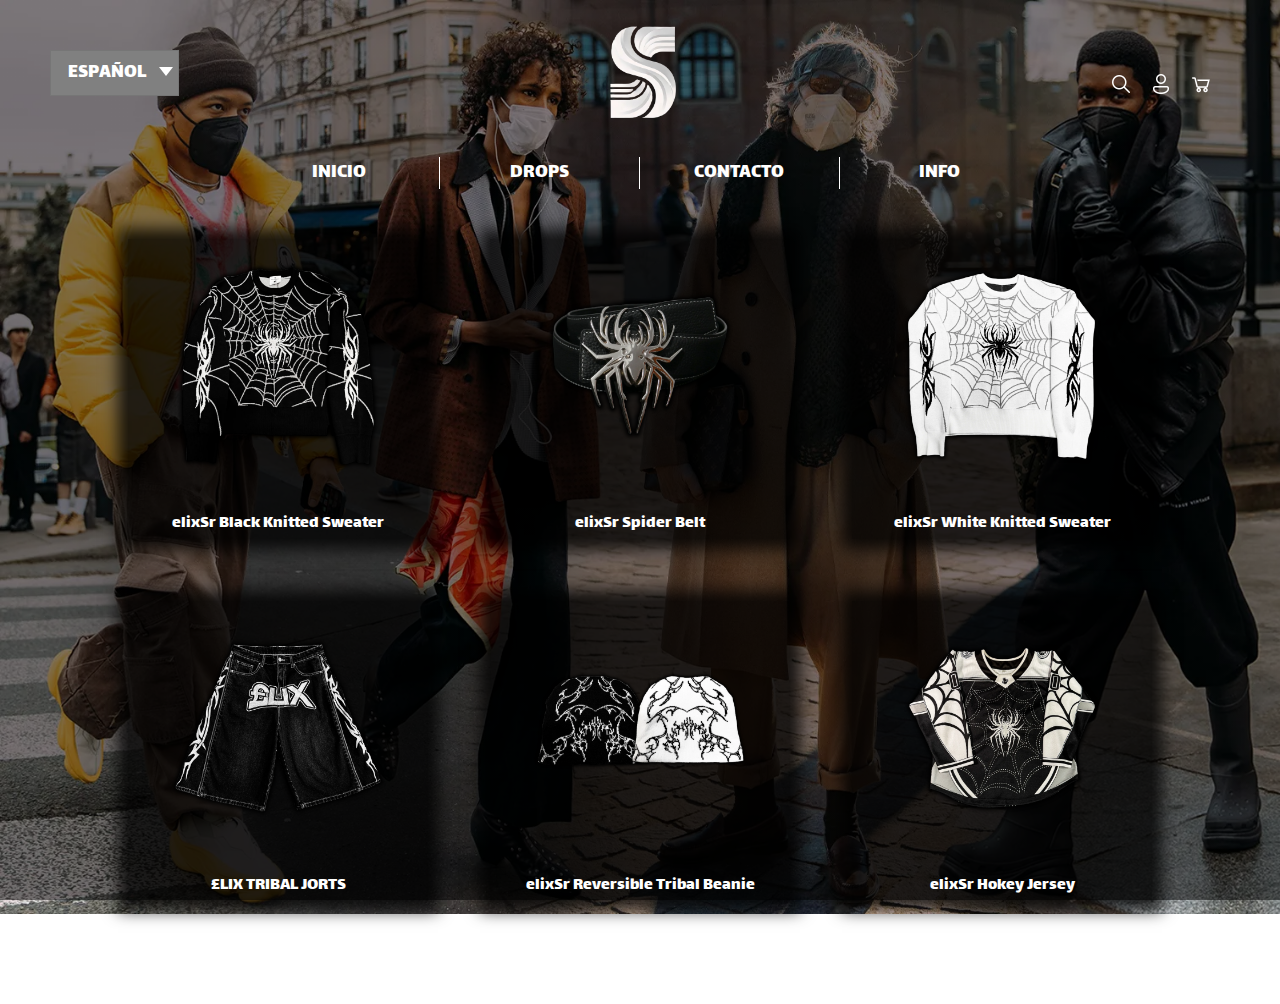
==== index.html @ 13c08aea "Archivos elixir" ====
<!DOCTYPE html>
<html lang="en">
<head>
    <meta charset="UTF-8">
    <meta name="viewport" content="width=device-width, initial-scale=1.0">
    <link rel="stylesheet" href="css/estilo.css">
    <link href='https://fonts.googleapis.com/css?family=Lalezar' rel='stylesheet'>
    <title>ElixSr shop</title>
    <link rel="shortcut icon" href="img/logo_elixSr_white.png" sizes="48x48" type="image/png">
</head>
<body id="index">
    <header>
        <select name="idioma" id="idioma">
            <option value="español">ESPAÑOL</option>
            <option value="ingles">INGLES</option>
            <option value="aleman">ALEMAN</option>
            <option value="frances">FRANCES</option>
        </select>
        <img src="img/logo_elixSr_white.png" alt="ElixSr White">
        <section>
            <img src="img/icono_busca_white.png" alt="Buscar">
            <img src="img/icono_perfil_white.png" alt="Perfil">
            <img src="img/icono_carrito_white.png" alt="Carrito">
        </section>
        <nav>
            <ul class="navegacion">
                <li><a href="index.html">INICIO</a></li>
                <li><a href="drop.html">DROPS</a></li>
                <li><a href="contacto.html">CONTACTO</a></li>
                <li><a href="info.html">INFO</a></li>
            </ul>
        </nav>
    </header>
    <main class="mainindex">
        <section>
            <a href="articulo.html">
                <article>
                    <img src="img/elixSr Black Knitted Sweater.png" alt="elixSr Black Knitted Sweater">
                        <p>elixSr Black Knitted Sweater</p>
                    </img>
                </article>
            </a>
            <article>
                <img src="img/elixSr Spider Belt.png" alt="elixSr Spider Belt">
                    <p>elixSr Spider Belt</p>
                </img>
            </article>
            <article>
                <img src="img/elixSr White Knitted Sweater.png" alt="elixSr White Knitted Sweater">
                    <p>elixSr White Knitted Sweater</p>
                </img>
            </article>
            <article>
                <img src="img/ELIX TRIBAL JORTS.png" alt="£LIX TRIBAL JORTS">
                    <p>£LIX TRIBAL JORTS</p>
                </img>
            </article>
            <article>
                <img src="img/elixSr Reversible Tribal Beanie.png" alt="elixSr Reversible Tribal Beanie">
                    <p>elixSr Reversible Tribal Beanie</p>
                </img>
            </article>
            <article>
                <img src="img/elixSr Hokey Jersey.png" alt="elixSr Hokey Jersey">
                    <p>elixSr Hokey Jersey</p>
                </img>
            </article>
        </section>
    </main>
    <footer>
        <div>
            <img src="img/instagram.png" alt="Instagram">
            <img src="img/tiktok.png" alt="TikTok">
            <img src="img/pinterest.png" alt="Pinterest">
        </div>
    </footer>
</body>
</html>
---- css/estilo.css ----
html,
body {
    padding: 0;
    margin: 0;
    width: 100%;
    height: 100%;
    font-family: 'Lalezar';
    background-size: cover;
    background-repeat: no-repeat;
    color: white;
}

#index {
    background-image:
        linear-gradient(rgba(0, 0, 0, 0.5) 0%, rgba(0, 0, 0, 0.5) 60%),
        url('../img/bg_main.png');
    background-size: cover;
    background-attachment: fixed;
    background-repeat: no-repeat;
    height: 100vh;
    width: 100%;
}

#info {
    backdrop-filter: blur(5px);
    background-image:
        linear-gradient(rgba(0, 0, 0, 0.75) 0%, rgba(0, 0, 0, 0.75) 60%),
        url('../img/bg_info.png');
    background-size: cover;
    background-attachment: fixed;
    background-repeat: no-repeat;
    height: 100vh;
    width: 100%;
}

#drop {
    background-image:
        linear-gradient(rgba(0, 0, 0, 0.5) 0%, rgba(0, 0, 0, 0.5) 60%),
        url('../img/bg_drops.png');
    background-size: cover;
    background-attachment: fixed;
    background-repeat: no-repeat;
    height: 100vh;
    width: 100%;
}

#contacto {
    backdrop-filter: blur(5px);
    background-image:
        linear-gradient(rgba(0, 0, 0, 0.5) 0%, rgba(0, 0, 0, 0.5) 60%),
        url('../img/bg_contacto.png');
    background-size: cover;
    background-attachment: fixed;
    background-repeat: no-repeat;
    height: 100vh;
    width: 100%;
}

#articulo {
    background-image:
    
        url('../img/bg_articulo.png');
    background-size: cover;
    background-attachment: fixed;
    background-repeat: no-repeat;
    height: 100vh;
    width: 100%;
}

header a {
    color: white;
    text-decoration: none;
    font-size: 1.25em;
}

body a:hover {
    color: white;
    text-decoration: underline;
    text-underline-offset: 5px;
}

body a::after {
    color: white;
}

header {
    display: grid;
    grid-template-columns: 1fr 1fr 1fr;
    grid-template-rows: auto auto;
    flex-direction: row;
    padding-top: 0px;
    padding-left: 0px;
    width: 100%;
    gap: 0px;
}

header select {
    text-align: left;
    padding-left: 17px;
    margin-top: 50px;
    margin-left: 50px;
    font-family: 'Lalezar';
    font-size: 1.25em;
    width: 6.438em;
    height: 2.313em;
    color: white;
    background: gray url("../img/flecha.png") no-repeat 1.25em 1.25em;
    background-position: right 35%;
    appearance: none;
}

header img {
    margin: auto;
    width: 9.25em;
    height: 9.813em;
}

header section {
    justify-self: right;
    display: grid;
    grid-template-columns: 2.5em 2.5em 2.5em;
    margin-top: 10px;
    margin-right: 50px;
    width: 128.75px;
}

header section img {
    width: 1.5em;
    height: 1.5em;
}

nav {
    grid-column: span 3;
    justify-self: center;
}

nav ul {
    padding: 0;
    margin: 0;
    display: grid;
    grid-template-columns: 200px 200px 200px 200px;
    list-style: none;
}

nav ul li {
    text-align: center;
    position: relative;
    border-right: 1px white solid;

}

nav ul li:last-child {
    border: none;
}

.mainindex section {
    margin-top: 50px;
    display: grid;
    grid-template-columns: 300px 300px 300px;
    align-items: center;
    justify-content: center;
    position: relative;
    justify-content: center;
    width: 65%;
    justify-self: center;
    column-gap: 62px;
}

.mainindex section article {
    background-color: rgba(0, 0, 0, 0.74);
    box-shadow: 0 0 15px 10px rgba(0, 0, 0, 0.8);
    width: 300px;
    height: 300px;
}

.mainindex section article:nth-child(-n+3) {
    margin-bottom: 62px;
}

.mainindex section article img {
    max-width: 80%;
    display: block;
    margin: 0 auto;
}

.mainindex section article p {
    text-align: center;
}

.mainindex section a {
    color: white;
    text-decoration: none;
}

.mainindex section a:hover {
    color: white;
    text-decoration: underline;
    text-underline-offset: 5px;
}

.mainindex section a::after {
    color: white;
}

.todo {
    display: grid;
    grid-template-columns: 1fr 1fr;
    margin-top: 80px;
    width: 60%;
    justify-self: center;
}

.fotosArticulo {
    background-color: rgba(0, 0, 0, 0.74);
    box-shadow: 0 0 15px 10px rgba(0, 0, 0, 0.8);
    display: grid;
    grid-template-columns: 1fr 1fr 1fr;
    max-width: 500px;
}

.mainarticulo div section img {
    max-width: 100%;
    max-height: auto;
    grid-column: span 3;
}

.fotosAlter {
    width: 150px;
    overflow: hidden;
}

.fotosAlter img {
    width: 100%;
    height: auto;
    display: block;
}

aside h2:first-child {
    text-decoration: underline;
    line-height: 2px;
}

.tallas,
.cantidad {
    display: flex;
    flex-direction: column;
}

.tallas div {
    margin-top: 0px;
    display: flex;
    gap: 20px;
}

.botonTalla {
    text-align: center;
    background: none;
    color: #fff;
    border: 1px solid gray;
    width: 55px;
    height: 40px;
    border-radius: 20px;
    cursor: pointer;
}

.botonCantidad {
    display: inline-flex;
    background-color: #333;
    border-radius: 10px;
    padding: 5px 10px;
    align-items: center;
    justify-content: center;
    gap: 25px;
    font-size: 22px;
    cursor: pointer;
    max-width: 100px;
    height: 40px;
    margin-bottom: 20px;
}

.boton-agregar {
    background: #201c24;
    color: #fff;
    border: none;
    padding: 15px 20px;
    border-radius: 20px;
    cursor: pointer;
    width: 200PX;
}

.contenedorEnlacesArticulo {
    display: flex;
    flex-direction: column;
    gap: 10px;
    margin-top: 20px;
}

.listaEnlacesArticulo {
    list-style: none;
    padding: 0;
    margin: 0;
}

.enlaceArticulo:first-child {
    border-top: 1px solid #fff;
}

.enlaceArticulo {
    font-size: 1.5em;
    color: #fff;
    border-bottom: 1px solid #fff;
    padding: 10px 10px 10px;
    width: 350px;
}

.contador {
    margin: 10em;
    display: grid;
    grid-template-columns: 200px 200px 200px 200px;
    list-style: none;
    justify-content: center;
    padding: 0;
}

.contador li {
    text-align: center;
    position: relative;
    border-right: 1px white solid;
}

.contador li:last-child {
    border: none;
}

.numero {
    display: block;
    font-size: 6em;
    font-weight: bold;
}

.letra {
    display: block;
    font-size: 1.2em;
    text-decoration: underline;
    text-underline-offset: 5px;
    font-weight: bold;
}

.contenedorSorteo {
    text-align: center;
}

.botonSorteo {
    position: relative;
    display: inline-block;
}

.sorteoEmail {
    padding: 20px 40px 20px 20px;
    font-size: 15px;
    border: 1px solid #fff;
    border-radius: 5px;
    width: 250px;
    background-color: transparent;
    color: white;
}

.botonSorteo button {
    position: absolute;
    top: 50%;
    right: 10px;
    transform: translateY(-50%);
    background: none;
    border: none;
    cursor: pointer;
    padding: 0;
}

/***/
.contenedorFormulario {
    justify-self: center;
    padding: 20px 40px;
    border-radius: 8px;
    text-align: center;
    width: 100%;
    max-width: 500px;
}

form {
    display: flex;
    flex-direction: column;
    gap: 20px;
}

.formulario {
    display: flex;
    flex-direction: column;
    text-align: left;
}

.correoTelefono {
    display: flex;
    gap: 60px;
}

label {
    font-size: 20px;
    margin-bottom: 5px;
}

input, textarea {
    width: 100%;
    padding: 10px;
    font-size: 16px;
    border: 1px solid #fff;
    border-radius: 4px;
    background-color: transparent;
    color: white;
}

.enviarFormulario {
    align-self: center;
    padding: 10px 20px;
    width: 150px;
    font-size: 16px;
    background: transparent;
    border: 1px solid white;
    color: #fff;
    border-radius: 20px;
    cursor: pointer;
    font-weight: bold;
}

.info {
    justify-self: center;
    padding: 20px;
    max-width: 800px;
    text-align: center;
    border-radius: 10px;
}

h1 {
    font-size: 2.5em;
    margin-bottom: 20px;
}

p {
    font-size: 1.1em;
    margin-bottom: 20px;
    line-height: 1.6;
}

h2 {
    font-size: 1.5em;
    margin-top: 20px;
    font-weight: bold;
}

footer {
    position: relative;
    width: 100%;
    margin-top: 50px;
}

footer div {
    display: grid;
    grid-template-columns: 1fr 1fr 1fr;
    border-top: white 1px solid;
    max-width: 240px;
    margin: auto auto 20px auto;
}

footer img {
    margin: 10px;
    justify-self: center;
    max-width: 32px;
    max-height: 32px;
}
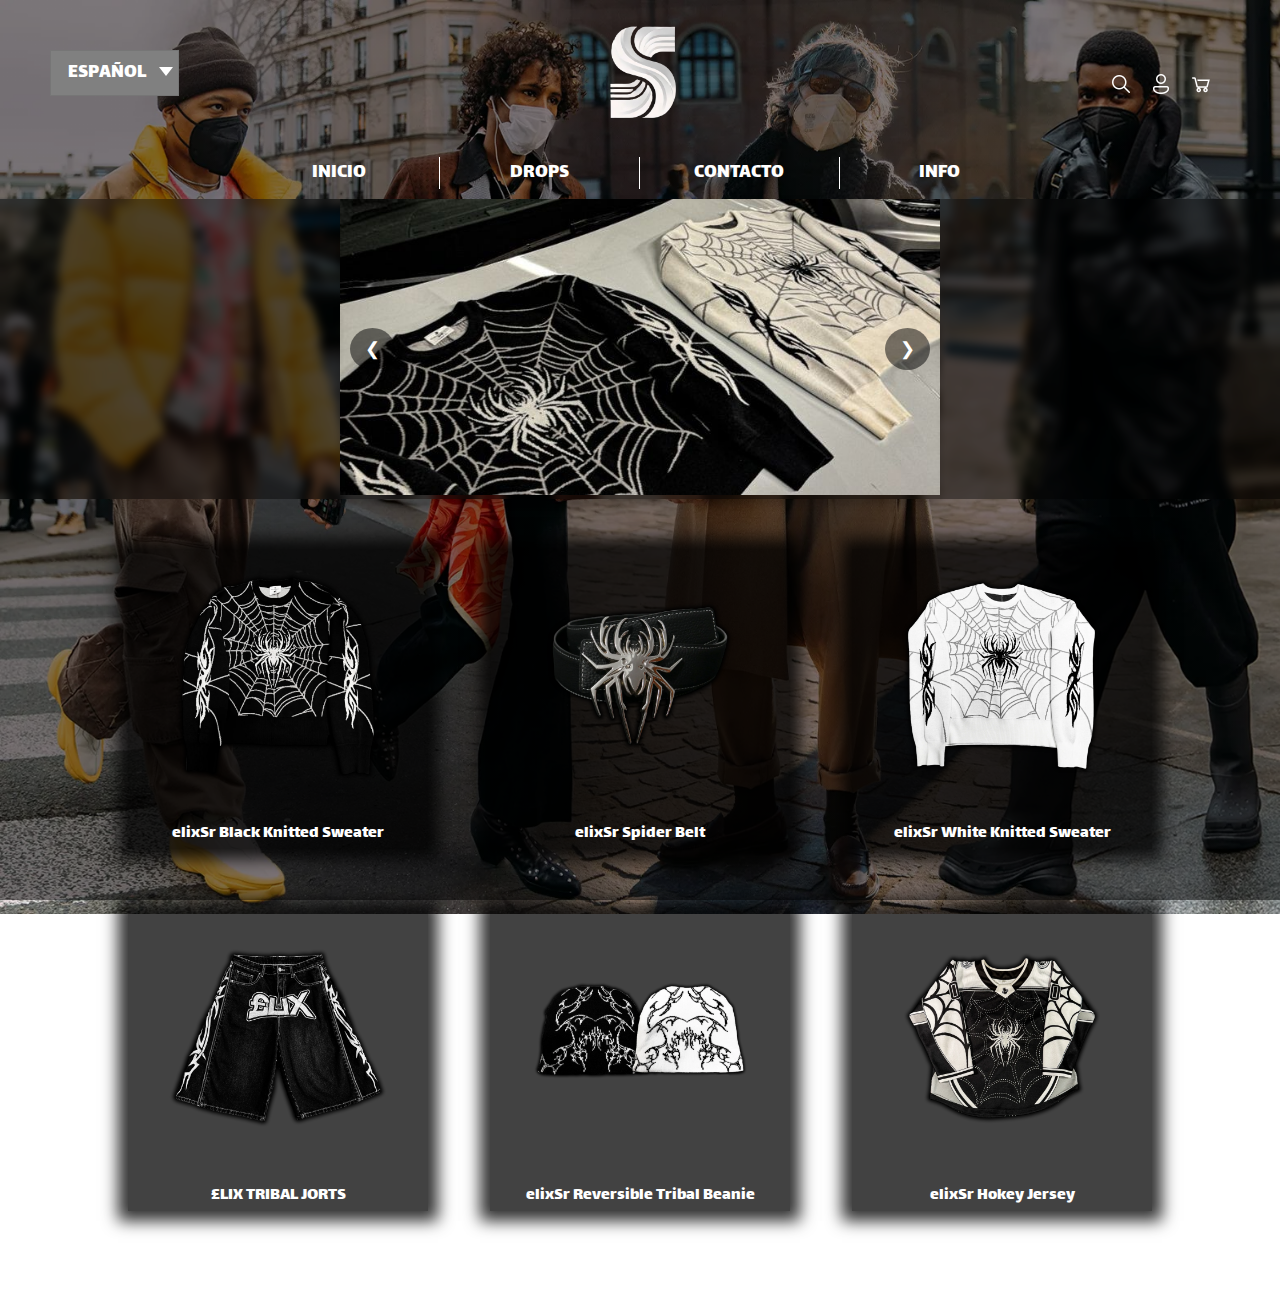
==== commit 4ebc8878: "carrusel hecho :P" ====
--- a/index.html
+++ b/index.html
@@ -32,6 +32,32 @@
         </nav>
     </header>
     <main class="mainindex">
+        <div class="banner">
+            <div class="carrusel">
+                <input type="radio" name="diapositiva" id="diapositiva1" checked>
+                <input type="radio" name="diapositiva" id="diapositiva2">
+                <input type="radio" name="diapositiva" id="diapositiva3">
+                <input type="radio" name="diapositiva" id="diapositiva4">
+            
+                <div class="pista-carrusel">
+                    <div class="diapositiva-carrusel">
+                        <img src="img/carru1.jpg" alt="Diapositiva 1">
+                    </div>
+                    <div class="diapositiva-carrusel">
+                        <img src="img/carru2.jpg" alt="Diapositiva 2">
+                    </div>
+                    <div class="diapositiva-carrusel">
+                        <img src="img/carru3.jpg" alt="Diapositiva 3">
+                    </div>
+                    <div class="diapositiva-carrusel">
+                        <img src="img/carru4.jpg" alt="Diapositiva 4">
+                    </div>
+                </div>
+            
+                <button class="boton-carrusel anterior" onclick="moverCarrusel(-1)">&#10094;</button>
+                <button class="boton-carrusel siguiente" onclick="moverCarrusel(1)">&#10095;</button>
+            </div>
+        </div>
         <section>
             <a href="articulo.html">
                 <article>
@@ -74,5 +100,6 @@
             <img src="img/pinterest.png" alt="Pinterest">
         </div>
     </footer>
+    <script src="js/app.js"></script>
 </body>
 </html>--- a/css/estilo.css
+++ b/css/estilo.css
@@ -475,4 +475,79 @@
     justify-self: center;
     max-width: 32px;
     max-height: 32px;
-}+}
+.banner {
+    width: 100%;
+    background-color: rgba(0, 0, 0, 0.4);
+    backdrop-filter: blur(5px);
+}
+.carrusel {
+    position: relative;
+    margin-top: 10px;
+    margin-right: auto;
+    margin-left: auto;
+    width: 80%;
+    max-width: 600px;
+    max-height: 300px;
+    overflow: hidden;
+    box-shadow: 0 4px 8px rgba(0, 0, 0, 0.2);
+}
+
+.pista-carrusel {
+    display: flex;
+    transition: transform 0.5s ease-in-out;
+}
+
+.diapositiva-carrusel {
+    min-width: 100%;
+}
+
+.diapositiva-carrusel img {
+    width: 100%;
+    display: block;
+}
+.boton-carrusel {
+    position: absolute;
+    top: 50%;
+    transform: translateY(-50%);
+    background-color: rgba(0, 0, 0, 0.5);
+    border: none;
+    color: white;
+    padding: 10px 15px;
+    cursor: pointer;
+    z-index: 10;
+    border-radius: 50%;
+    font-size: 18px;
+}
+
+.boton-carrusel.anterior {
+    left: 10px;
+}
+
+.boton-carrusel.siguiente {
+    right: 10px;
+}
+
+.boton-carrusel:hover {
+    background-color: rgba(0, 0, 0, 0.8);
+}
+
+input[type="radio"] {
+    display: none;
+}
+
+#diapositiva1:checked ~ .pista-carrusel {
+    transform: translateX(0);
+}
+
+#diapositiva2:checked ~ .pista-carrusel {
+    transform: translateX(-100%);
+}
+
+#diapositiva3:checked ~ .pista-carrusel {
+    transform: translateX(-200%);
+}
+
+#diapositiva4:checked ~ .pista-carrusel {
+    transform: translateX(-300%);
+}
